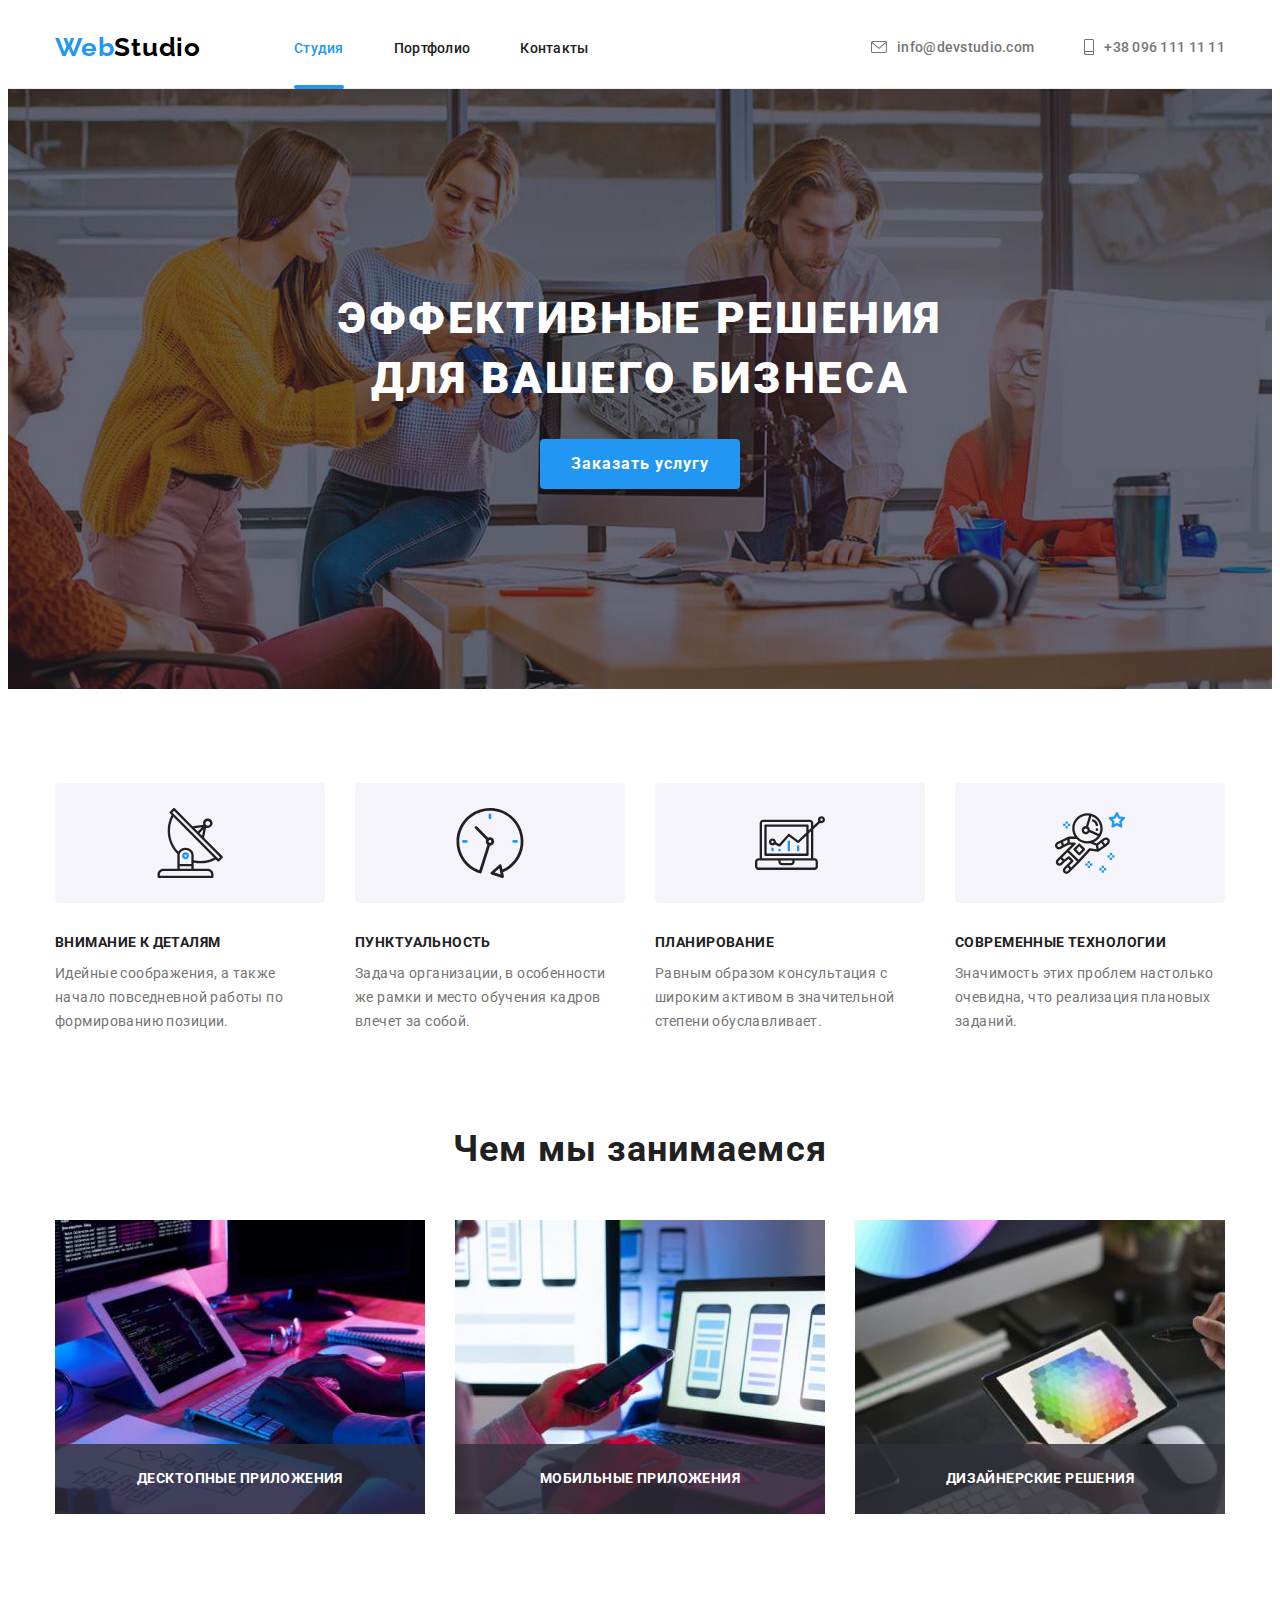
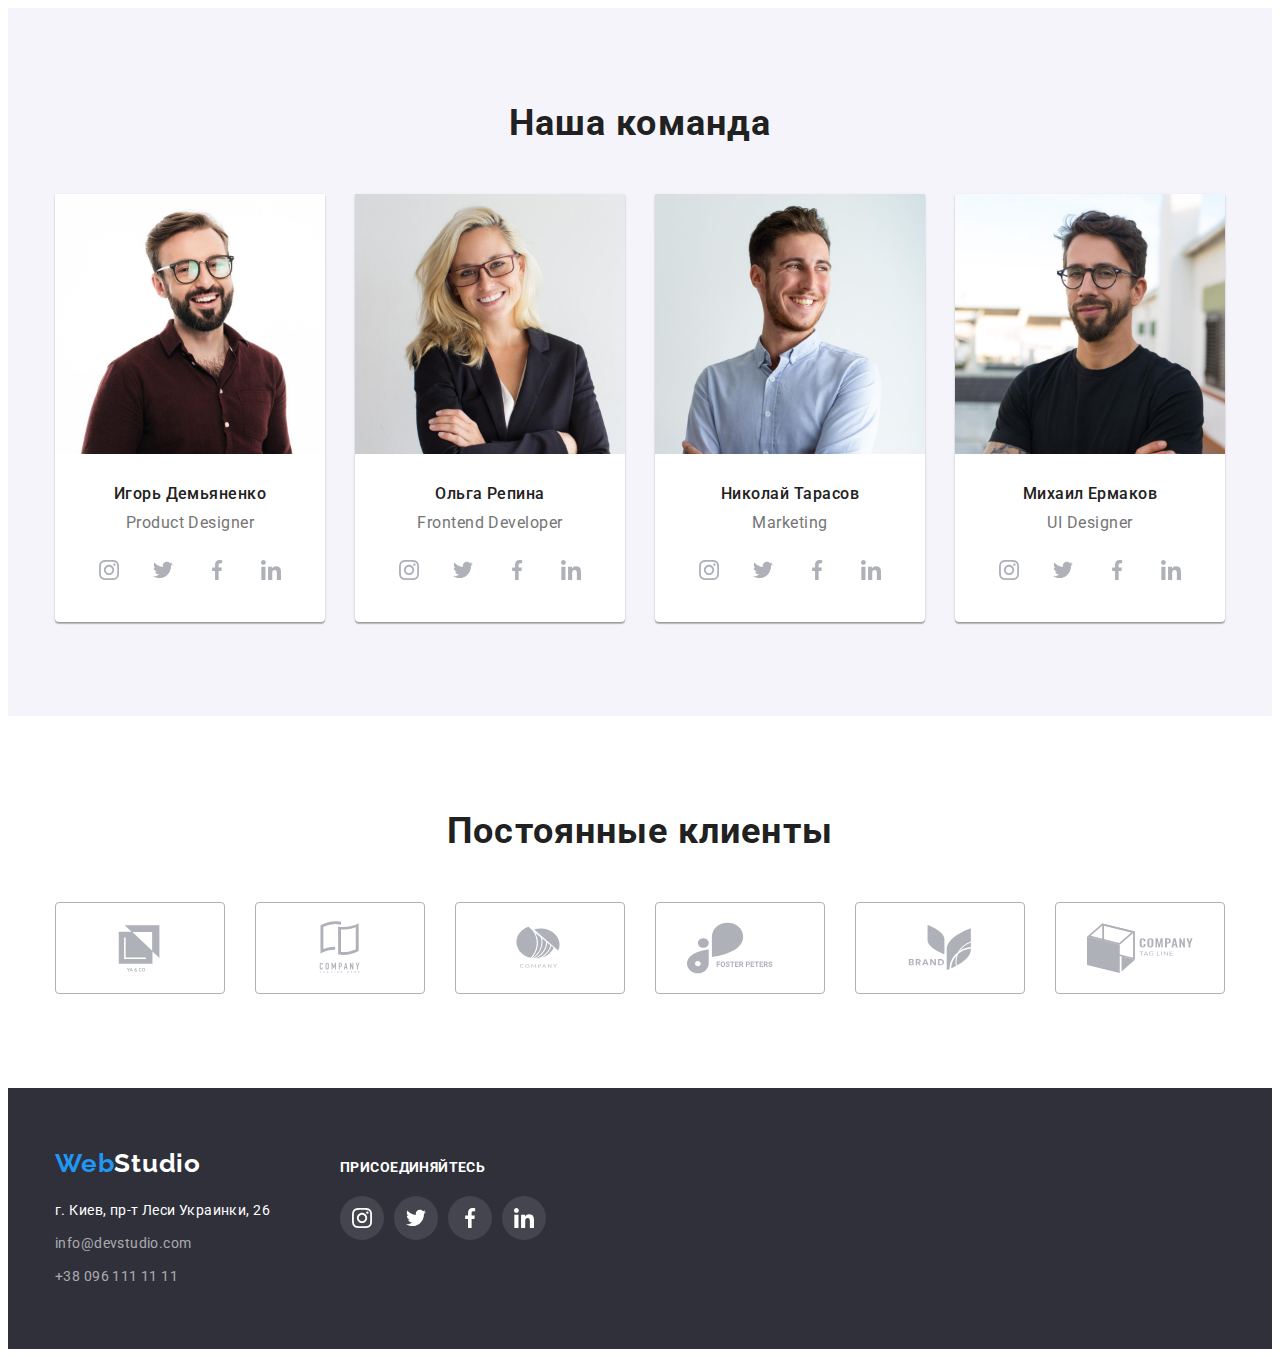
==== index.html @ fc31d571 "h6-1" ====
<!DOCTYPE html>
<html lang="ru">
<head>
    <meta charset="UTF-8">
    <meta http-equiv="X-UA-Compatible" content="IE=edge">
    <meta name="viewport" content="width=device-width, initial-scale=1.0">
    <title>Студия</title>
    <link rel="preconnect" href="https://fonts.googleapis.com">
    <link rel="preconnect" href="https://fonts.gstatic.com" crossorigin>
    <link href="https://fonts.googleapis.com/css2?family=Raleway:wght@700&family=Roboto:wght@400;500;700;900&display=swap"
        rel="stylesheet">
    <link rel="stylesheet" href="https://cdnjs.cloudflare.com/ajax/libs/modern-normalize/1.1.0/modern-normalize.min.css"
        integrity="sha512-wpPYUAdjBVSE4KJnH1VR1HeZfpl1ub8YT/NKx4PuQ5NmX2tKuGu6U/JRp5y+Y8XG2tV+wKQpNHVUX03MfMFn9Q=="
        crossorigin="anonymous" referrerpolicy="no-referrer" />
    <link rel="stylesheet" href="./css/styles.css" />

</head>
    <body>
        <header class="menu-header">
            <div class="container header-container">
                <nav class="header-nav">
                    <a class="logo-header link" href="./index.html" lang="en">
                        <span class="logo-accent">Web</span>Studio
                    </a>
                    <ul class="menu-list list">
                        <li class="menu-item"><a class="menu-link link current" href="./index.html">Студия</a>
                        </li>
                        <li class="menu-item"><a class="menu-link link" href="./portfolio.html">Портфолио</a>
                        </li>
                        <li class="menu-item"><a class="menu-link link" href="">Контакты</a>
                        </li>
                    </ul>
                </nav>
                <div class="header-connect">
                    <ul class="header-contacts list">
                        <li class="header-contacts-item" >
                            <a class="header-contact-mail link" href="mailto:info@devstudio.com">
                                <svg class="contact-mail">
                                    <use href="./images/sprite.svg#icon-envelope"></use>
                                </svg>
                                info@devstudio.com</a>
                        </li>
                        <li class="header-contacts-item" >
                            <a class="header-contact-tel link" href="tel:+380961111111">
                                <svg class="contact-tel">
                                    <use href="./images/sprite.svg#icon-smartphone"></use>
                                </svg>
                                +38 096 111 11 11</a>
                        </li>
                    </ul>
                </div>
            </div>
        </header>
        
        <main>
            <section class="section section-hero">
                <div class="hero-container container">
                    <h1 class="hero-title">Эффективные решения для вашего бизнеса</h1>
                    <button class="btn-hero btn" type="button" data-modal-open>Заказать услугу</button>
                </div>
            </section>

            <section class="section">
                <div class="container">
                    <h2 class="visually-hidden section-title">Особенности</h2>
                        <ul class="list list-special">
                                <li class="list-special-text">
                                    <div class="special-icon-container">
                                        <svg class="special-icon">
                                            <use href="./images/sprite.svg#icon-antena"></use>
                                        </svg>
                                    </div>
                                    <div class="special-description">
                                        <h3 class="secondary-title-special secondary-title">Внимание к деталям</h3>
                                        <p class="special-text-description">Идейные соображения, а также начало повседневной работы по формированию позиции.</p>
                                    </div>
                                </li>
                                
                                <li class="list-special-text" >
                                    <div class="special-icon-container">
                                        <svg class="special-icon">
                                            <use href="./images/sprite.svg#icon-clock"></use>
                                        </svg>
                                    </div>
                                    <div class="special-description">
                                    <h3 class="secondary-title-special secondary-title">Пунктуальность</h3>
                                    <p class="special-text-description">Задача организации, в особенности же рамки и место обучения кадров влечет за собой.</p>
                                    </div>
                                </li>
                                <li class="list-special-text">
                                    <div class="special-icon-container">
                                        <svg class="special-icon">
                                            <use href="./images/sprite.svg#icon-diagram"></use>
                                        </svg>
                                    </div>
                                    <div class="special-description">
                                        <h3 class="secondary-title-special secondary-title">Планирование</h3>
                                        <p class="special-text-description">Равным образом консультация с широким активом в значительной степени обуславливает.</p>
                                    </div>
                                </li>
                                <li class="list-special-text">
                                    <div class="special-icon-container">
                                        <svg class="special-icon">
                                            <use href="./images/sprite.svg#icon-astronaut"></use>
                                        </svg>
                                    </div>
                                    <div class="special-description">
                                    <h3 class="secondary-title-special secondary-title">Современные технологии</h3>
                                    <p class="special-text-description">Значимость этих проблем настолько очевидна, что реализация плановых заданий.</p>
                                    </div>
                                </li>
                            </ul>
                        
                </div>
            </section>

            <section class="section section-works" >
                <div class="container">
                    <h2 class="section-title">Чем мы занимаемся</h2>
                    <ul class="list list-works">
                        <li class="list-works-item">
                            <img src="./images/box-1.jpg" alt="программирование" width="370">
                            <div class="list-work-item-container">
                            <p class="list-work-item-text">Десктопные приложения</p>
                            </div>
                        </li>
                        <li class="list-works-item">
                            <img src="./images/box-2.jpg" alt="работа с мобильными приложениями" width="370">
                            <div class="list-work-item-container">
                            <p class="list-work-item-text">Мобильные приложения</p>
                            </div>
                        </li>
                        <li class="list-works-item">
                            <img src="./images/box-3.jpg" alt="дизайн приложений" width="370">
                            <div class="list-work-item-container">
                            <p class="list-work-item-text">Дизайнерские решения</p>
                            </div>
                        </li>
                    </ul>
                </div>
            </section>

            <section class="section section-command">
                <div class="container">
                    <h2 class="section-title">Наша команда</h2>
                    <ul class="list list-command">
                        <li class="list-command-card">
                            <img src="./images/demyanenko.jpg" alt="игорь демьяненко дизайнер" width="270">
                            <div class="list-command-card-description">
                                <h3 class="secondary-title-command secondary-title">Игорь Демьяненко</h3>
                                <p class="text-description-command" lang="en">Product Designer</p>
                                <ul class="command-social social-list list">
                                    <li class="social-item">
                                        <a href="" class="social-link">
                                            <svg class="social-icon">
                                                <use href="./images/sprite.svg#icon-instagram"></use>
                                            </svg>
                                        </a>
                                    </li>
                                    <li class="social-item">
                                        <a href="" class="social-link">
                                            <svg class="social-icon">
                                                <use href="./images/sprite.svg#icon-twitter"></use>
                                            </svg>
                                        </a>
                                    </li>
                                    <li class="social-item">
                                        <a href="" class="social-link">
                                            <svg class="social-icon">
                                                <use href="./images/sprite.svg#icon-facebook"></use>
                                            </svg>
                                        </a>
                                    </li>
                                    <li class="social-item">
                                        <a href="" class="social-link">
                                            <svg class="social-icon">
                                                <use href="./images/sprite.svg#icon-linkedin"></use>
                                            </svg>
                                        </a>
                                    </li>
                                </ul>
                            </div>
                        </li>
                        <li class="list-command-card">
                            <img src="./images/repina.jpg" alt="ольга репина фронтэнд разработчик" width="270">
                            <div class="list-command-card-description">
                                <h3 class="secondary-title-command secondary-title">Ольга Репина</h3>
                                <p class="text-description-command" lang="en">Frontend Developer</p>
                                <ul class="command-social social-list list">
                                    <li class="social-item">
                                        <a href="" class="social-link">
                                            <svg class="social-icon">
                                                <use href="./images/sprite.svg#icon-instagram"></use>
                                            </svg>
                                        </a>
                                    </li>
                                    <li class="social-item">
                                        <a href="" class="social-link">
                                            <svg class="social-icon">
                                                <use href="./images/sprite.svg#icon-twitter"></use>
                                            </svg>
                                        </a>
                                    </li>
                                    <li class="social-item">
                                        <a href="" class="social-link">
                                            <svg class="social-icon">
                                                <use href="./images/sprite.svg#icon-facebook"></use>
                                            </svg>
                                        </a>
                                    </li>
                                    <li class="social-item">
                                        <a href="" class="social-link">
                                            <svg class="social-icon">
                                                <use href="./images/sprite.svg#icon-linkedin"></use>
                                            </svg>
                                        </a>
                                    </li>
                                </ul>
                            </div>
                        </li>
                        <li class="list-command-card">
                            <img src="./images/tarasov.jpg" alt="николай тарасов маркетолог" width="270">
                            <div class="list-command-card-description">
                                <h3 class="secondary-title-command secondary-title">Николай Тарасов</h3>
                                <p class="text-description-command" lang="en">Marketing</p>
                                <ul class="command-social social-list list">
                                    <li class="social-item">
                                        <a href="" class="social-link">
                                            <svg class="social-icon">
                                                <use href="./images/sprite.svg#icon-instagram"></use>
                                            </svg>
                                        </a>
                                    </li>
                                    <li class="social-item">
                                        <a href="" class="social-link">
                                            <svg class="social-icon">
                                                <use href="./images/sprite.svg#icon-twitter"></use>
                                            </svg>
                                        </a>
                                    </li>
                                    <li class="social-item">
                                        <a href="" class="social-link">
                                            <svg class="social-icon">
                                                <use href="./images/sprite.svg#icon-facebook"></use>
                                            </svg>
                                        </a>
                                    </li>
                                    <li class="social-item">
                                        <a href="" class="social-link">
                                            <svg class="social-icon">
                                                <use href="./images/sprite.svg#icon-linkedin"></use>
                                            </svg>
                                        </a>
                                    </li>
                                </ul>
                            </div>
                        </li>
                        <li class="list-command-card">
                            <img src="./images/ermakov.jpg" alt="михаил ермаков" width="270">
                            <div class="list-command-card-description">
                                <h3 class="secondary-title-command secondary-title">Михаил Ермаков</h3>
                                <p class="text-description-command" lang="en">UI Designer</p>
                                <ul class="command-social social-list list">
                                    <li class="social-item">
                                        <a href="" class="social-link">
                                            <svg class="social-icon">
                                                <use href="./images/sprite.svg#icon-instagram"></use>
                                            </svg>
                                        </a>
                                    </li>
                                    <li class="social-item">
                                        <a href="" class="social-link">
                                            <svg class="social-icon">
                                                <use href="./images/sprite.svg#icon-twitter"></use>
                                            </svg>
                                        </a>
                                    </li>
                                    <li class="social-item">
                                        <a href="" class="social-link">
                                            <svg class="social-icon">
                                                <use href="./images/sprite.svg#icon-facebook"></use>
                                            </svg>
                                        </a>
                                    </li>
                                    <li class="social-item">
                                        <a href="" class="social-link">
                                            <svg class="social-icon">
                                                <use href="./images/sprite.svg#icon-linkedin"></use>
                                            </svg>
                                        </a>
                                    </li>
                                </ul>
                            </div>
                        </li>
                    </ul>
                </div>
            </section>
            <section class="section">
                <div class="container">
                    <h2 class="section-title">Постоянные клиенты</h2>
                    <ul class="list list-clients">
                        <li class="list-clients-logo">
                            <a href="" class="clients-logo">
                                <svg class="clients-logo-icon">
                                    <use href="./images/sprite.svg#icon-company1"></use>
                                </svg>
                            </a>
                        </li>
                            <li class="list-clients-logo">
                                <a href="" class="clients-logo">
                                    <svg class="clients-logo-icon">
                                        <use href="./images/sprite.svg#icon-company2"></use>
                                    </svg>
                                </a>
                            </li>
                            <li class="list-clients-logo">
                                <a href="" class="clients-logo">
                                    <svg class="clients-logo-icon">
                                        <use href="./images/sprite.svg#icon-company3"></use>
                                    </svg>
                                </a>
                            </li>
                            <li class="list-clients-logo">
                                <a href="" class="clients-logo">
                                    <svg class="clients-logo-icon">
                                        <use href="./images/sprite.svg#icon-company4"></use>
                                    </svg>
                                </a>
                            </li>
                            <li class="list-clients-logo">
                                <a href="" class="clients-logo">
                                    <svg class="clients-logo-icon">
                                        <use href="./images/sprite.svg#icon-company5"></use>
                                    </svg>
                                </a>
                            </li>
                            <li class="list-clients-logo">
                                <a href="" class="clients-logo">
                                    <svg class="clients-logo-icon">
                                        <use href="./images/sprite.svg#icon-company6"></use>
                                    </svg>
                                </a>
                            </li>
                    </ul>
                </div>
            </section>
        </main>
        <footer class="footer">
            <div class="container footer-container">
                <div class="footer-left">
                <a class="logo-footer link" href="./index.html" lang="en">
                    <span class="logo-accent">Web</span>Studio
                </a>
                <address class="address">
                    <p class="address-text" >г. Киев, пр-т Леси Украинки, 26</p>
                    <ul class="footer-contacts list">
                        <li class="footer-contact-item">
                            <a class="footer-contact-mail link" href="mailto:info@devstudio.com">info@devstudio.com</a>
                        </li>
                        <li class="footer-contact-item">
                            <a class="footer-contact-tel link" href="tel:+380961111111">+38 096 111 11 11</a>
                        </li>
                    </ul>
                </address>
                </div>
                <div class="footer-right">
                    <h2 class="social-title">Присоединяйтесь</h2>
                    <ul class="command-social social-list list">
                        <li class="social-item">
                            <a href="" class="social-link social-link-footer">
                                <svg class="social-icon social-icon-footer">
                                    <use href="./images/sprite.svg#icon-instagram"></use>
                                </svg>
                            </a>
                        </li>
                        <li class="social-item">
                            <a href="" class="social-link social-link-footer">
                                <svg class="social-icon social-icon-footer">
                                    <use href="./images/sprite.svg#icon-twitter"></use>
                                </svg>
                            </a>
                        </li>
                        <li class="social-item">
                            <a href="" class="social-link social-link-footer">
                                <svg class="social-icon social-icon-footer">
                                    <use href="./images/sprite.svg#icon-facebook"></use>
                                </svg>
                            </a>
                        </li>
                        <li class="social-item">
                            <a href="" class="social-link social-link-footer">
                                <svg class="social-icon social-icon-footer">
                                    <use href="./images/sprite.svg#icon-linkedin"></use>
                                </svg>
                            </a>
                        </li>
                    </ul>
                </div>
            </div>
        </footer>
        <div class="backdrop is-hidden" data-modal>
            <div class="modal">
                <button type="button" class="modal-button btn" data-modal-close>
                    <svg class="modal-close-icon">
                        <use href="./images/sprite.svg#icon-close"></use>
                    </svg>
                </button>
            </div>
        </div>
        <script src="./js/modal.js"></script>
    </body>
</html>
---- css/styles.css ----
:root {
 --logo-header-color:#000000;
 --logo-footer-color: #FFFFFF;
 --primary-text-color: #757575;
 --secondary-text-color: #FFFFFF;
 --active-text-color: #FFFFFF;
 --accent-color: #2196F3;
 --primary-title-hero-color: #FFFFFF;
 --secondary-title-color: #212121;
 --background-hero-color: #C4C4C4;
 --background-footer-color: #2F303A;
 --button-hero-color: #2196F3;
 --button-hero-hover-color:#188CE8;
 --button-color: #F5F4FA;
 --button-active-color: #2196F3;
 --button-text-active-color: #FFFFFF;
 --footer-contact-color: rgba(255, 255, 255, 0.6);
 --border-header-color: #ECECEC;
 --section-color: #F5F4FA;
 --background-command-card-color: #FFFFFF;
 --background-command-icon-color: #FFFFFF;
 --icon-color: #AFB1B8;
 --icon-color-light: #FFFFFF;
 --background-icon-special: #F5F4FA;
 --special-icon-color: #212121;
 --background-modal-hero-color: #FFFFFF;
}

html {
    box-sizing: border-box;
    scroll-behavior: smooth;
}

*,
*::after,
*::before {
    box-sizing: inherit;
}

p, h1, h2, h3, h4, h5,h6 {
    margin: 0;
}

img {
    display: block;
    max-width: 100%;
    height: auto;
}

ul {
    margin: 0;
    padding: 0;
}

body {
    font-family: 'Roboto', sans-serif;
    color: var(--primary-text-color);
}

.container {
    width: 1200px;
    padding-left: 15px;
    padding-right: 15px;
    margin-left: auto;
    margin-right: auto;
}

.list {
    list-style: none;
    padding: 0;
    margin: 0;
}

.link {
    text-decoration: none;
    color: inherit;
}

.btn {
    padding: 0;
    font-family: inherit;
    cursor: pointer;
    border-style: none;
    display: block;
}

.address {
    font-style: normal;
}

.secondary-title {
    color: var(--secondary-title-color);
}


.menu-link {
    position: relative;
}

.section {
    padding-top: 94px;
    padding-bottom: 94px;
}

/* ----------------------Header----------------------- */

.menu-header {
    padding-top: 24px;
    padding-bottom: 25px;
    border-bottom: 1px solid var(--border-header-color);
    /* position: fixed;
    top: 0;
    left: 0;
    z-index: 2; */
}

.header-container {
    display: flex;
    align-items: center;
}

.header-nav {
    display: flex;
    align-items: center;
}

.menu-list {
    display: flex;
}

.logo-header {
    display: block;
    font-family: 'Raleway', sans-serif;
    font-weight: bold;
    font-size: 26px;
    line-height: 1.19;
    letter-spacing: 0.03em;
    margin-right: 93px;
    color: var(--logo-header-color);
    transition-property: color;
    transition-duration: 250ms;
    transition-timing-function: cubic-bezier(0.4, 0, 0.2, 1);
}

.logo-header:focus,
.logo-header:hover {
    color: var(--logo-header-color);
}

.logo-accent {
    color: var(--accent-color);
}

.menu-item:not(:last-child) {
    margin-right: 50px;
}

.menu-link {
    position: relative;
    font-weight: 500;
    font-size: 14px;
    line-height: 1.14;
    letter-spacing: 0.02em;
    color: var(--secondary-title-color);
    transition-property: color;
    transition-duration: 250ms;
    transition-timing-function: cubic-bezier(0.4, 0, 0.2, 1);
}

.menu-link:hover,
.menu-link:focus {
    color: var(--accent-color);
}

.menu-list .menu-link.current {
    color: var(--accent-color);
}

.menu-link.current::after {
    display: block;
    position: absolute;
    top: 45px;
    content: '';
    width: 100%;
    height: 4px;
    border-radius: 2px;
    background-color: var(--accent-color);

}

.header-connect {
    display: flex;
    margin-left: auto;
    }

.header-contacts {
    display: flex;
    align-items: center;
    justify-content: center
}

.header-contact-mail,
.header-contact-tel {
    display: flex;
    font-weight: 500;
    font-size: 14px;
    line-height: 1.14px;
    letter-spacing: 0.02em;
    color: var(--primary-text-color);
    align-items: center;
    justify-content: center;
    transition-property: color;
    transition-duration: 250ms;
    transition-timing-function: cubic-bezier(0.4, 0, 0.2, 1);
}

.contact-mail {
    width: 16px;
    height: 12px;
    fill: currentColor;
    margin-right: 10px;
    transition-property: fill;
    transition-duration: 250ms;
    transition-timing-function: cubic-bezier(0.4, 0, 0.2, 1);
}

.contact-tel {
    width: 10px;
    height: 16px;
    fill: currentColor;
    margin-right: 10px;
    transition-property: fill;
    transition-duration: 250ms;
    transition-timing-function: cubic-bezier(0.4, 0, 0.2, 1);
}

.header-contact-mail:hover .contact-mail,
.header-contact-mail:focus .contact-mail {
    fill: var(--accent-color);
}

.header-contact-mail:hover,
.header-contact-mail:focus {
    color: var(--accent-color);
}

.header-contact-tel:hover,
.header-contact-tel:focus {
    color: var(--accent-color);
}

.header-contact-tel:hover .contact-tel,
.header-contact-tel:focus .contact-tel {
    fill: var(--accent-color);
}

.header-contacts-item:not(:first-child) {
    margin-left: 50px;
}


/* ------------------Hero-------------------- */
.section-hero {
    background-color: var(--background-hero-color);
    padding-top: 200px;
    padding-bottom: 200px;
    background-image: linear-gradient(to right, 
        rgba(47, 48, 58, 0.4), 
        rgba(47, 48, 58, 0.4) 
        ),
    url(../images/bg-hero.jpg);
    background-repeat: no-repeat;
    background-size: cover;
    background-position: center;
    max-width: 1600px;
    margin: 0 auto;
}

.hero-container {
    text-align: center;
}

.hero-title {
    width: 696px;
    margin-right: auto;
    margin-left: auto;
    margin-bottom: 30px;
    font-weight: 900;
    font-size: 44px;
    line-height: 1.36;
    text-align: center;
    letter-spacing: 0.06em;
    text-transform: uppercase;
    color: var(--primary-title-hero-color);
}

.btn-hero {
    display: block;
    margin: 0 auto;
    min-width: 200px;
    min-height: 50px;
    padding-top: 10px;
    padding-bottom: 10px;
    font-weight: 700;
    font-size: 16px;
    line-height: 1.87;
    text-align: center;
    letter-spacing: 0.06em;
    color: var(--button-text-active-color);
    background-color: var(--button-hero-color);
    box-shadow: 0px 4px 4px rgba(0, 0, 0, 0.15);
    border-radius: 4px;
    transition-property: background-color;
    transition-duration: 250ms;
    transition-timing-function: cubic-bezier(0.4, 0, 0.2, 1);
}

.btn-hero:hover,
.btn-hero:focus {
    background-color: var(--button-hero-hover-color);
}

/*-----------------------Special--------------------*/

.section-title {
    font-weight: 700;
    font-size: 36px;
    line-height: 1.17;
    text-align: center;
    letter-spacing: 0.03em;
    color: var(--secondary-title-color);
    margin-bottom: 50px;
}

.visually-hidden {
    position: absolute;
    clip: rect(0 0 0 0);
    width: 1px;
    height: 1px;
    margin: -1px;
}

.list-special {
    display: flex;
}

.list-special-text {
    width: 270px;
}

.special-icon-container {
    height: 120px;
    background-color: var(--background-icon-special);
    border-radius: 4px;
    margin-bottom: 30px;
    display: flex;
    align-items: center;
    justify-content: center;
}

.special-icon {
    width: 70px;
    height: 70px;
    fill: var(--special-icon-color);
}

.list-special-text:not(:last-child) {
    margin-right: 30px;
}

.secondary-title {
    font-weight: bold;
    color: var(--secondary-title-color)
}

.secondary-title-special {
    font-weight: 700;
    font-size: 14px;
    line-height: 1.4;
    letter-spacing: 0.03em;
    text-transform: uppercase;
    margin-bottom: 10px;
}

.special-text-description {
    font-size: 14px;
    line-height: 1.71;
    letter-spacing: 0.03em;
}

/*-----------------------Works--------------------*/

.section-works {
    padding-top: 0;
}

.list-works {
    display: flex;
    flex-wrap: wrap;
    margin-left: -30px;
    margin-bottom: -30px;
}

.list-works-item{
    width: calc((100% - 30px*3) / 3);
    margin-left: 30px;
    margin-bottom: 30px;
    position: relative;
}

.list-work-item-container {
    position: absolute;
    bottom: 0;
    left: 0;
    width: 100%;
    height: 70px;
    background-color: rgba(47, 48, 58, 0.8);
    display: flex;
    align-items: center;
    justify-content: center;
}

.list-work-item-text {
    font-weight: 700;
    font-size: 14px;
    line-height: 1.14;
    letter-spacing: 0.03em;
    text-transform: uppercase;
    color: var(--secondary-text-color);
}

/*-----------------------Command--------------------*/

.section-command {
    background-color: var(--section-color);
}

.list-command {
    display: flex;
    flex-wrap: wrap;
    margin-left: -30px;
    margin-bottom: -30px;
}

.list-command-card {
    width: calc((100% - 30px*4) / 4);
    margin-left: 30px;
    margin-bottom: 30px;
}

.list-command-card {
    background-color: var(--background-command-card-color);
    border-radius: 0 0 4px 4px;
    box-shadow: 0px 1px 3px rgba(0, 0, 0, 0.12), 
    0px 1px 1px rgba(0, 0, 0, 0.14), 
    0px 2px 1px rgba(0, 0, 0, 0.2);
}

.list-command-card-description {
    padding-top: 30px;
    padding-bottom: 30px;
}

.secondary-title-command {
    margin-bottom: 10px;
    font-weight: 500;
    font-size: 16px;
    line-height: 1.19;
    text-align: center;
    letter-spacing: 0.03em;
    }

.text-description-command {
    font-size: 16px;
    line-height: 1.19;
    text-align: center;
    letter-spacing: 0.03em;
    margin-bottom: 16px;
    }

.social-list {
    display: flex;
    justify-content: center;
}

.social-item {
    width: 44px;
    height: 44px;
    margin-right: 10px;
}

.social-item:last-child {
    margin-right: 0;
}

.social-icon {
    width: 20px;
    height: 20px;
    fill: var(--icon-color);
    transition-property: fill;
    transition-duration: 250ms;
    transition-timing-function: cubic-bezier(0.4, 0, 0.2, 1);
}

.social-link {
    width: 100%;
    height: 100%;
    background-color: var(--background-command-icon-color);
    border-radius: 50%;
    display: flex;
    align-items: center;
    justify-content: center;
    transition-property: background-color;
    transition-duration: 250ms;
    transition-timing-function: cubic-bezier(0.4, 0, 0.2, 1);
}

.social-link:hover .social-icon,
.social-link:focus .social-icon {
    fill: var(--icon-color-light);
}

.social-link:hover,
.social-link:focus {
    background-color: var(--accent-color);
}

/*-----------------Clients-------------*/

/*.list-clients {
    display: flex;
}*/

.list-clients-logo {
    width: 170px;
    height: 92px;
}

.clients-logo {
    width: 100%;
    height: 100%;
    border: 1px solid var(--icon-color);
    box-sizing: border-box;
    border-radius: 4px;
    display: flex;
    align-items: center;
    justify-content: center;
    transition-property: border;
    transition-duration: 250ms;
    transition-timing-function: cubic-bezier(0.4, 0, 0.2, 1);
}

.clients-logo:hover,
.clients-logo:focus {
    border:1px solid var(--accent-color);
}

.clients-logo:hover .clients-logo-icon,
.clients-logo:focus .clients-logo-icon {
    fill: var(--accent-color);
}

.clients-logo-icon {
    width: 106px;
    height: 60px;
    fill: var(--icon-color);
    transition-property: fill;
    transition-duration: 250ms;
    transition-timing-function: cubic-bezier(0.4, 0, 0.2, 1);
}

.list-clients {
    display: flex;
    flex-wrap: wrap;
    margin-left: -30px;
    margin-bottom: -30px;
}

.list-clients-logo {
    width: calc((100% - 30px*6) / 6);
    margin-left: 30px;
    margin-bottom: 30px;
}

/*-----------------Portfolio-------------*/

.filter-button-list {
    display: flex;
    align-items: center;
    justify-content: center;
    margin-bottom: 50px;
}

.filter-button {
    padding: 6px 22px;    
    font-weight: 500;
    font-size: 16px;
    line-height: 1.62;
    text-align: center;
    letter-spacing: 0.03em;
    background-color: var(--button-color);
    color: var(--secondary-title-color);
    border-radius: 4px;
    transition:color 250ms cubic-bezier(0.4, 0, 0.2, 1), 
    background-color 250ms cubic-bezier(0.4, 0, 0.2, 1), box-shadow 250ms cubic-bezier(0.4, 0, 0.2, 1);
}

.filter-button-item:not(:last-child) {
    margin-right: 8px;
}
.filter-button:hover,
.filter-button:focus {
    background-color: var(--button-active-color);
    color: var(--button-text-active-color);
    box-shadow: 0px 3px 1px rgba(0, 0, 0, 0.1), 
    0px 1px 2px rgba(0, 0, 0, 0.08), 
    0px 2px 2px rgba(0, 0, 0, 0.12);
}

.filter-cards-list {
    display: flex;
    flex-wrap: wrap;
    margin-left: -30px;
    margin-bottom: -30px;
}

.filter-cards-wrap {
    position: relative;
    overflow: hidden;
}

.filter-cards-item {
    width: calc((100% - 30px*3) / 3);
    margin-left: 30px;
    margin-bottom: 30px;
    background-color: var(--background-command-card-color);
    }

.filter-cards-item-link {
    display: block;
    transition-property: box-shadow;
    transition-duration: 250ms;
    transition-timing-function: cubic-bezier(0.4, 0, 0.2, 1);
}

.filter-cards-item-link:focus,
.filter-cards-item-link:hover {
    box-shadow: 0px 4px 4px rgba(0, 0, 0, 0.25);
    
}

.filter-cards-item-link:hover .filter-cards-item-text ,
.filter-cards-item-link:focus .filter-cards-item-text {
    transform: translateY(0);
    transition: transform 250ms linear;
}

.filter-cards-item-description {
    padding: 20px 0 20px 24px;
    border-right: 1px solid #EEEEEE;
    border-bottom: 1px solid #EEEEEE;
    border-left: 1px solid #EEEEEE;
}

.filter-cards-item-text {
    position: absolute;
    top: 0;
    left: 0;
    padding-top: 63px;
    padding-left: 24px;
    padding-right: 24px;
    height: 100%;
    font-style: normal;
    font-weight: normal;
    font-size: 18px;
    letter-spacing: 0.03em;
    line-height: 1.56;
    color: var(--active-text-color);
    background-color: var(--accent-color);
    transform: translateY(100%);
    transition: transform 300ms linear;
}

.filter-title-text {
    margin-bottom: 4px;
    font-weight: 700;
    font-size: 18px;
    line-height: 2;
    letter-spacing: 0.06em;
}

.filter-text-description {
    font-size: 16px;
    line-height: 1.87;
    letter-spacing: 0.03em;
}

/*-----------------------Footer--------------------*/
.footer {
    background-color: var(--background-footer-color);
    padding-top: 60px;
    padding-bottom: 60px;
}

.footer-container {
    display: flex;
    align-items: baseline;
}

.footer-left {
    margin-right: 70px;
}

.footer-right {
    align-items: baseline;
}

.logo-footer {
    display: inline-block;
    margin-bottom: 20px;
    font-family: 'Raleway';
    font-weight: 700;
    font-size: 26px;
    line-height: 1.19;
    letter-spacing: 0.03em;
    color: var(--logo-footer-color);
}

.address-text {
    margin-bottom: 9px;
    font-size: 14px;
    line-height: 1.71;
    letter-spacing: 0.03em;
    color: var(--secondary-text-color);
}

.footer-contact-item:not(:last-child) {
    margin-bottom: 9px;
}

.footer-contact-mail {
    font-size: 14px;
    line-height: 1.71;
    letter-spacing: 0.03em;
    color: var(--footer-contact-color);
}

.footer-contact-tel {
    font-size: 14px;
    line-height: 1.71;
    letter-spacing: 0.03em;
    color: var(--footer-contact-color);
}

.social-title {
    font-weight: bold;
    font-size: 14px;
    line-height: 1.14;
    letter-spacing: 0.03em;
    text-transform: uppercase;
    color: var(--active-text-color);
    margin-bottom: 20px;
}

.social-link-footer {
    background-color: rgba(255, 255, 255, 0.1);
    transition-property: background-color;
    transition-duration: 250ms;
    transition-timing-function: cubic-bezier(0.4, 0, 0.2, 1);
}

.social-icon-footer {
    fill: var(--icon-color-light);
    transition-property: fill;
    transition-duration: 250ms;
    transition-timing-function: cubic-bezier(0.4, 0, 0.2, 1);
}

.social-link-footer:hover .social-icon-footer,
.social-link-footer:focus .social-icon-footer {
    fill: var(--icon-color-light);
}

.social-link-footer:hover,
.social-link-footer:focus {
    background-color: var(--accent-color);
}

/*-----------------------Modal--------------------*/

.backdrop {
    width: 100vw;
    height: 100vh;
    background-color: rgba(0, 0, 0, 0.2);
    position: fixed;
    top: 0;
    left: 0;
    transition: opacity 500ms linear, visibility 500ms linear;
}

.modal {
    position: absolute;
    width: 528px;
    min-height: 581px;
    background-color: var(--background-modal-hero-color);
    box-shadow: 0px 1px 3px rgba(0, 0, 0, 0.12), 
    0px 1px 1px rgba(0, 0, 0, 0.14), 
    0px 2px 1px rgba(0, 0, 0, 0.2);
    border-radius: 4px;
    top: 50%;
    left: 50%;
    transform: translate(-50%, -50%) scale(0.8);
    transition: transform 250ms linear, visibility 500ms linear;
}

.modal-button {
    background: #FFFFFF;
    border: 1px solid rgba(0, 0, 0, 0.1);
    box-sizing: border-box;
    width: 30px;
    height: 30px;
    border-radius: 50%;
    position: absolute;
    top: 8px;
    right: 8px;
    display: flex;
    align-items: center;
    justify-content: center;
}

.modal-close-icon {
    width: 18px;
    height: 18px;
}

.backdrop.is-hidden {
    visibility: hidden;
    opacity: 0;
    pointer-events: none;
}

.backdrop.is-hidden .modal {
    transform: translate(-50%, -50%) scale(1);
    transition: transform 500ms linear, visibility 500ms linear;
}
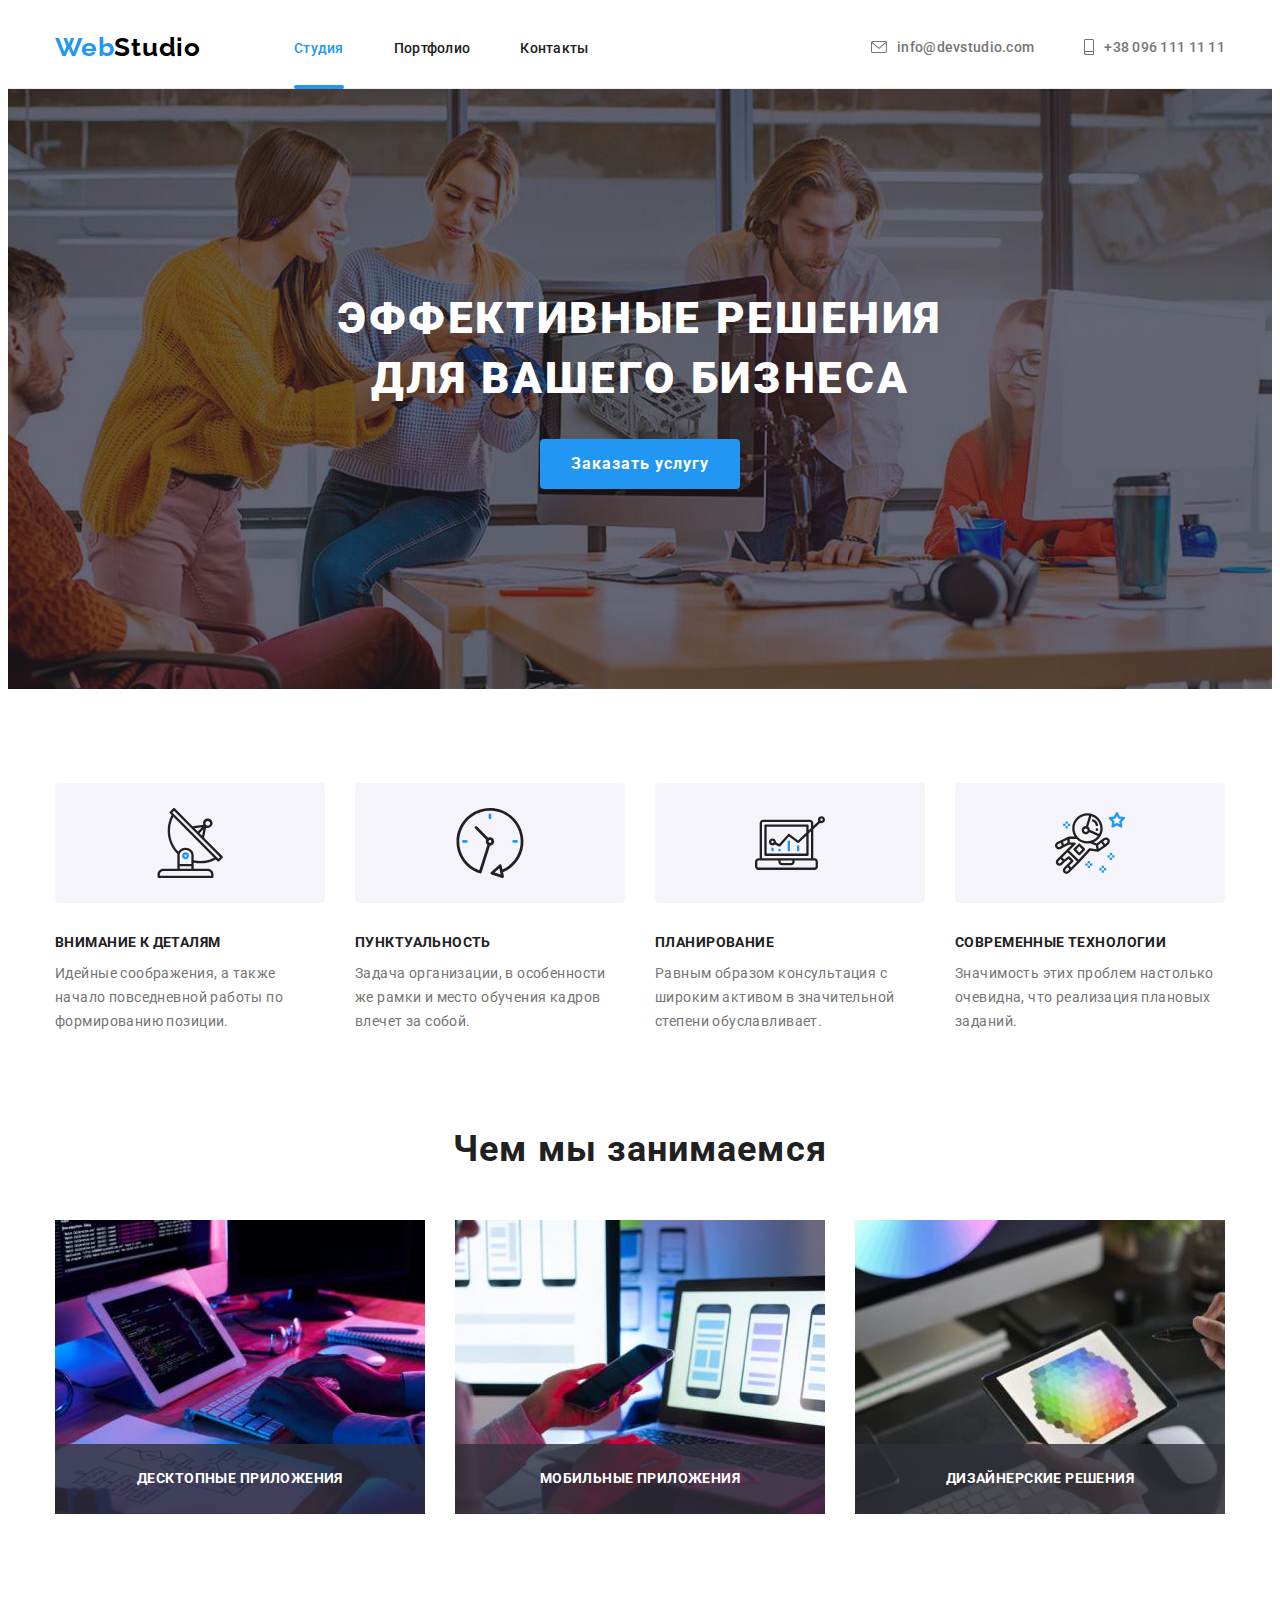
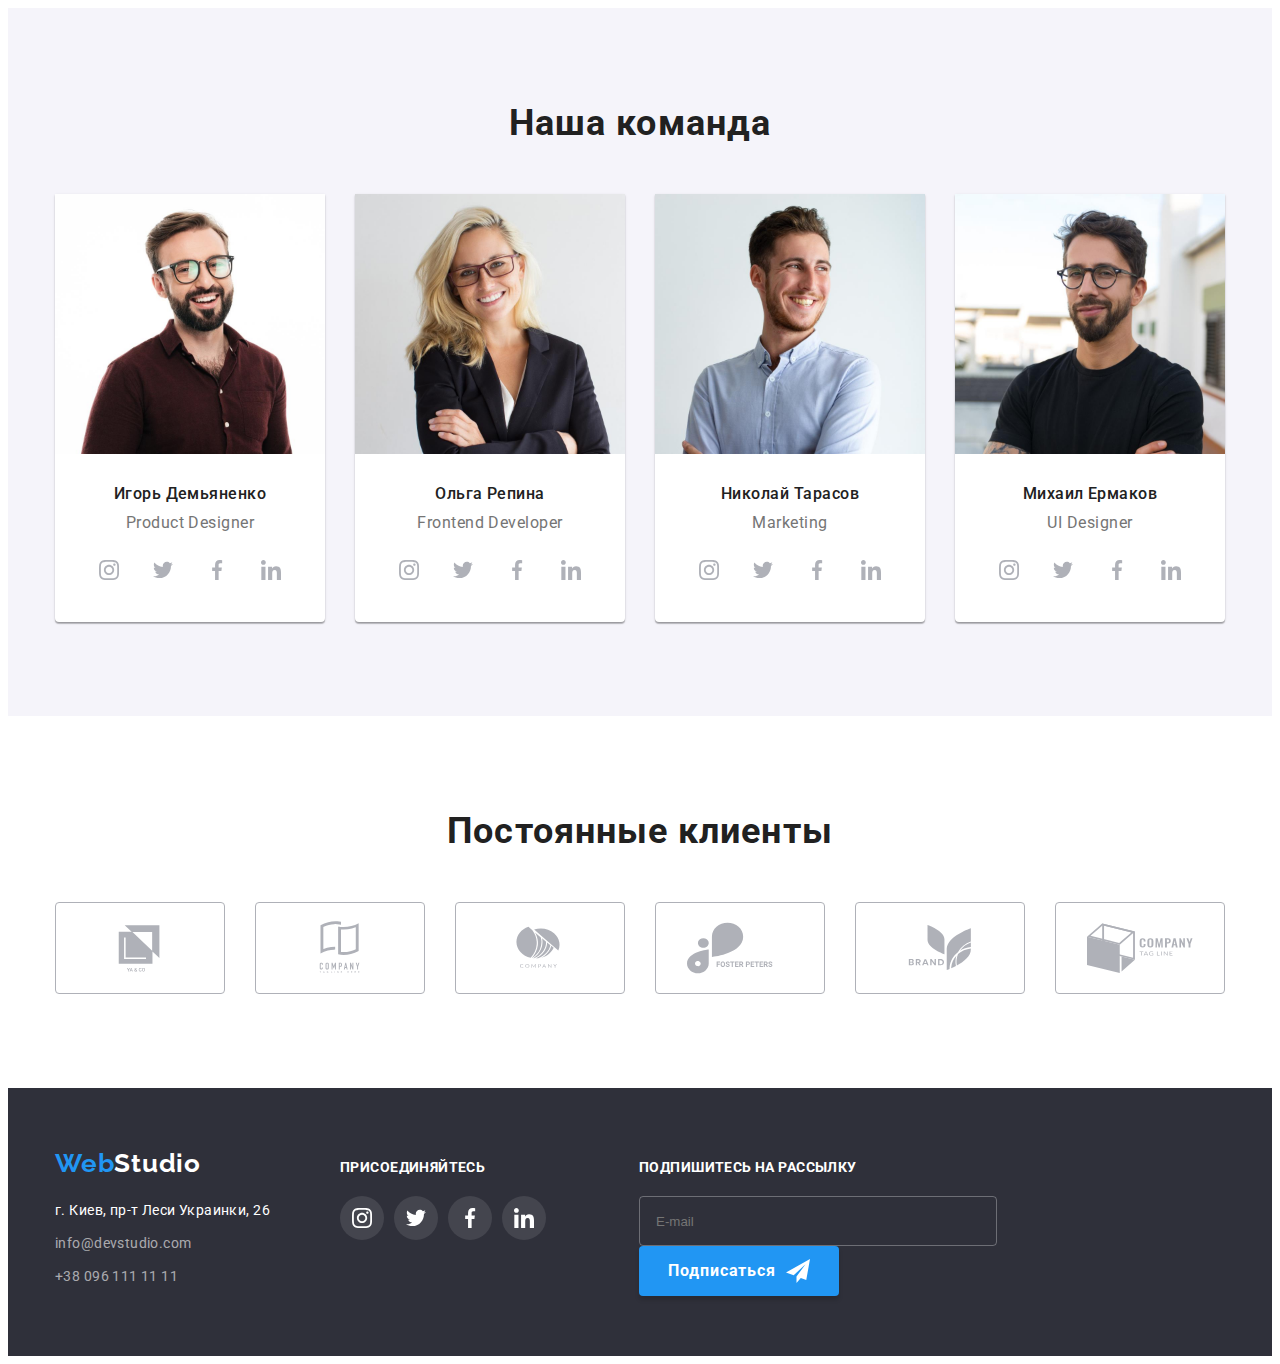
==== commit dca8b117: "h6-2" ====
--- a/index.html
+++ b/index.html
@@ -347,7 +347,7 @@
         </main>
         <footer class="footer">
             <div class="container footer-container">
-                <div class="footer-left">
+                <div class="footer-contact">
                 <a class="logo-footer link" href="./index.html" lang="en">
                     <span class="logo-accent">Web</span>Studio
                 </a>
@@ -363,8 +363,8 @@
                     </ul>
                 </address>
                 </div>
-                <div class="footer-right">
-                    <h2 class="social-title">Присоединяйтесь</h2>
+                <div class="footer-social">
+                    <p class="social-title">Присоединяйтесь</p>
                     <ul class="command-social social-list list">
                         <li class="social-item">
                             <a href="" class="social-link social-link-footer">
@@ -395,6 +395,22 @@
                             </a>
                         </li>
                     </ul>
+                </div>
+                <div class="footer-email-form">
+                    <p class="footer-email-form-text">Подпишитесь на рассылку</p>
+                    <div class="email-form-box">
+                        <form action="" class="footer-form">
+                            <label class="footer-form-field">
+                                <input class="footer-form-input" type="email" name="email" placeholder="E-mail" required>
+                            </label>
+                            <button class="button-footer-form btn" type="submit">
+                                Подписаться
+                                <svg class="footer-form-icon">
+                                    <use href="./images/sprite.svg#icon-send-footer"></use>
+                                </svg>
+                            </button>
+                        </form>
+                    </div>
                 </div>
             </div>
         </footer>
--- a/css/styles.css
+++ b/css/styles.css
@@ -707,12 +707,13 @@
     align-items: baseline;
 }
 
-.footer-left {
+.footer-contact {
     margin-right: 70px;
 }
 
-.footer-right {
+.footer-social {
     align-items: baseline;
+    margin-right: 93px;
 }
 
 .logo-footer {
@@ -784,6 +785,60 @@
 .social-link-footer:hover,
 .social-link-footer:focus {
     background-color: var(--accent-color);
+}
+
+/* .footer-email-form {
+    display: flex;
+    
+} */
+
+.email-form-box {
+    display: inline;
+    
+}
+
+.footer-email-form-text{
+    margin-bottom: 20px;
+    font-weight: bold;
+    font-size: 14px;
+    line-height: 1.14;
+    letter-spacing: 0.03em;
+    text-transform: uppercase;
+    color: var(--active-text-color);
+}
+
+.footer-form-input {
+    width: 358px;
+    min-height: 50px;
+    padding-left: 16px;
+    border: 1px solid rgba(255, 255, 255, 0.3);
+    box-shadow: (0px 4px 4px rgba(0, 0, 0, 0.15));
+    background-color: inherit;
+    border-radius: 4px;
+    margin-right: 12px;
+}
+
+.button-footer-form {
+    width: 200px;
+    height: 50px;
+    font-weight: bold;
+    font-size: 16px;
+    line-height: 1.87;
+    display: flex;
+    align-items: center;
+    justify-content: center;
+    letter-spacing: 0.06em;
+    color: var(--active-text-color);
+    background-color: var(--accent-color); 
+    box-shadow: 0px 4px 4px rgba(0, 0, 0, 0.15);
+    border-radius: 4px;
+}
+
+.footer-form-icon {
+    fill: var(--icon-color-light);
+    width: 24px;
+    height: 24px;
+    margin-left: 10px;
 }
 
 /*-----------------------Modal--------------------*/
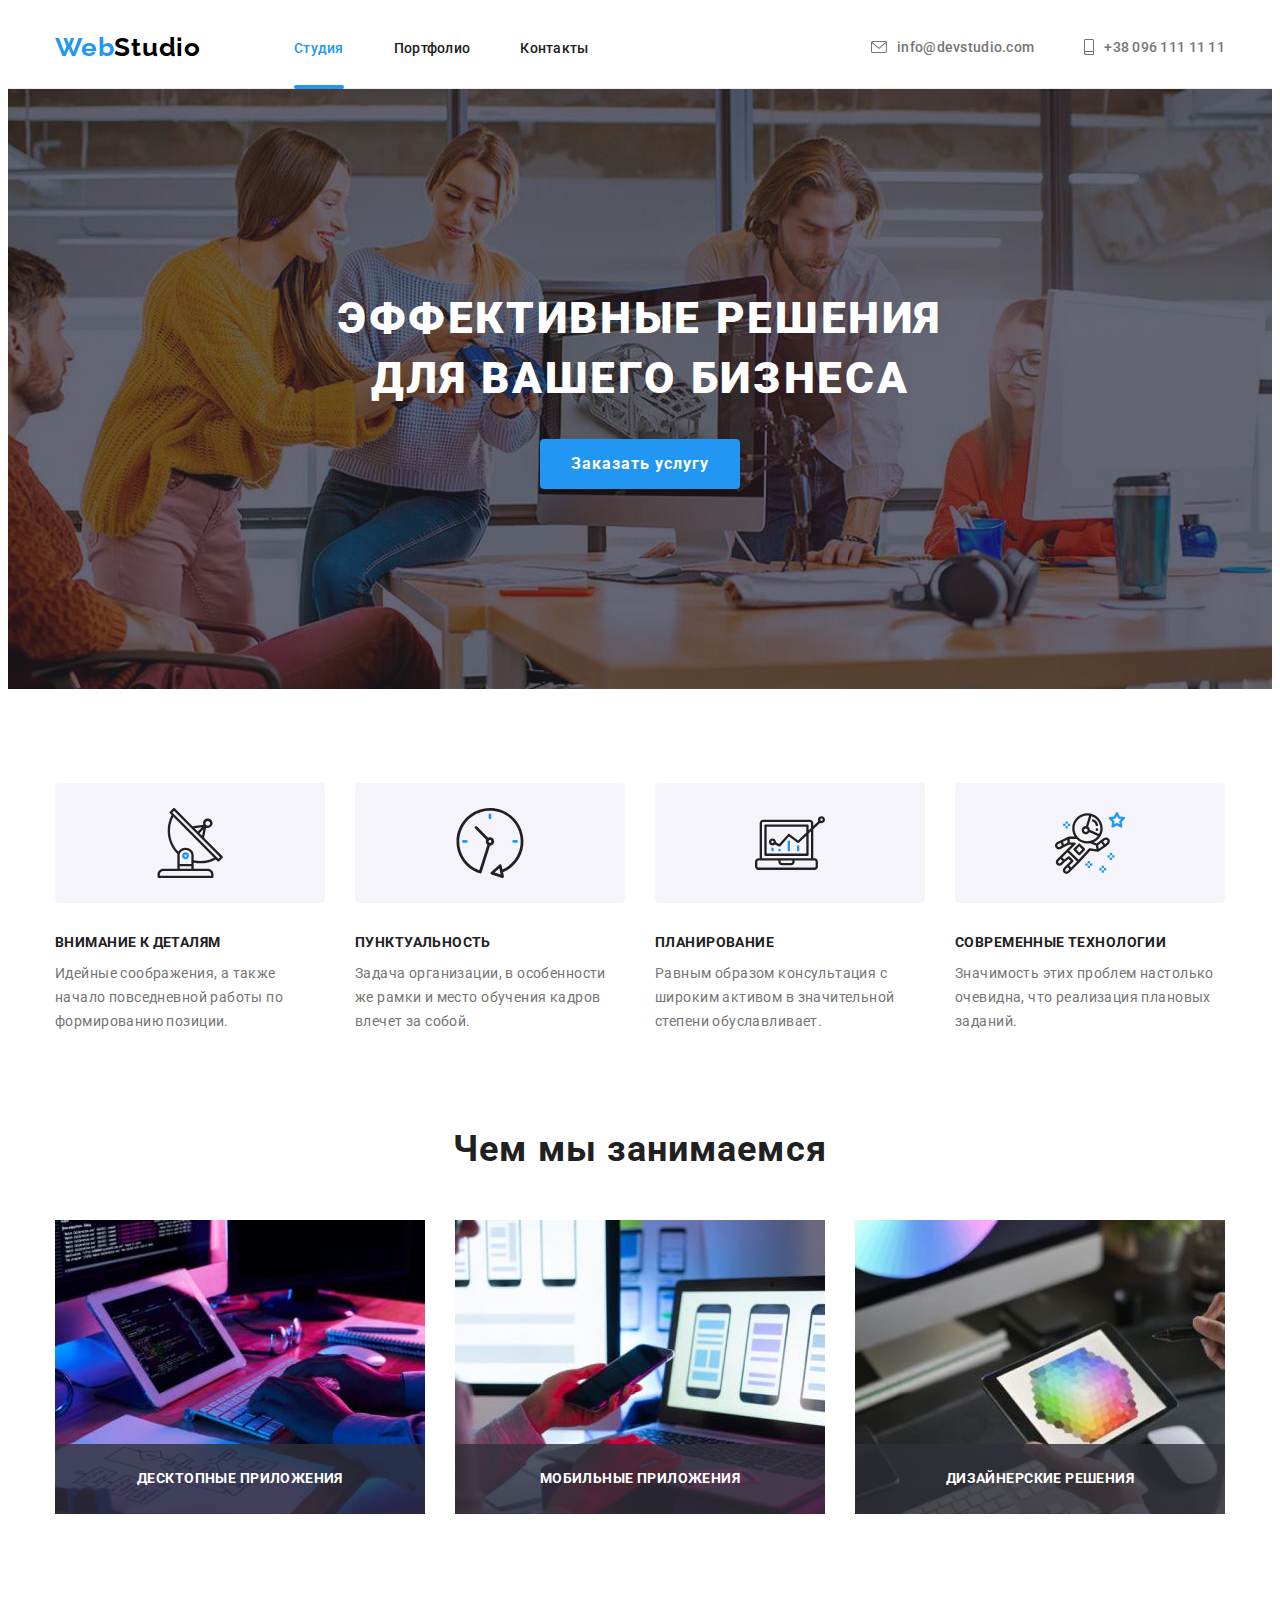
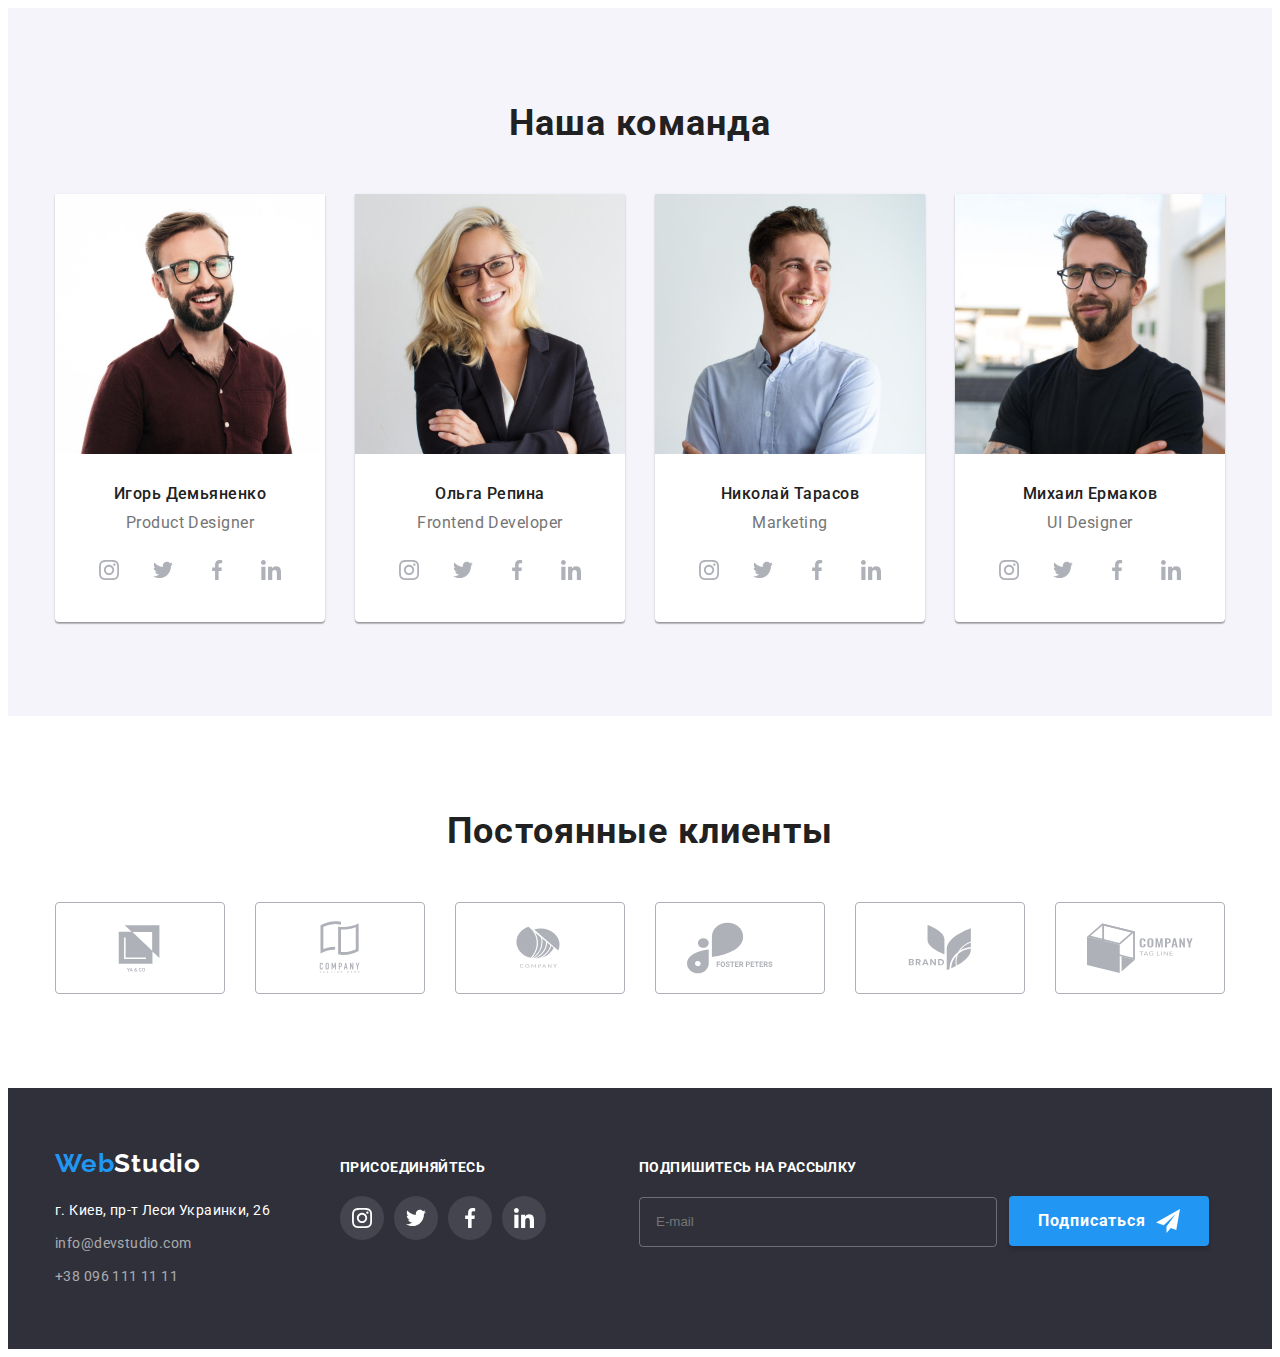
==== commit da55d866: "h6-6" ====
--- a/index.html
+++ b/index.html
@@ -398,19 +398,19 @@
                 </div>
                 <div class="footer-email-form">
                     <p class="footer-email-form-text">Подпишитесь на рассылку</p>
-                    <div class="email-form-box">
                         <form action="" class="footer-form">
-                            <label class="footer-form-field">
-                                <input class="footer-form-input" type="email" name="email" placeholder="E-mail" required>
-                            </label>
-                            <button class="button-footer-form btn" type="submit">
-                                Подписаться
-                                <svg class="footer-form-icon">
-                                    <use href="./images/sprite.svg#icon-send-footer"></use>
-                                </svg>
-                            </button>
+                            <div class="email-form-box">
+                                <label class="footer-form-field">
+                                    <input class="footer-form-input" type="email" name="email" placeholder="E-mail" required>
+                                </label>
+                                <button class="button-footer-form btn" type="submit">
+                                    Подписаться
+                                    <svg class="footer-form-icon">
+                                        <use href="./images/sprite.svg#icon-send-footer"></use>
+                                    </svg>
+                                </button>
+                            </div>
                         </form>
-                    </div>
                 </div>
             </div>
         </footer>
@@ -421,6 +421,49 @@
                         <use href="./images/sprite.svg#icon-close"></use>
                     </svg>
                 </button>
+
+                <form action="" class="form modal-form">
+                    <p class="modal-form-head">Оставьте свои данные, мы вам перезвоним</p>
+                    <label class="modal-form-field" for=""
+                        >Имя
+                        <span class="modal-form-wrapper">
+                            <input class="modal-form-input" type="text" name="user-name" 
+                            minlength="2" pattern="[a-zA-Zа-яёА-ЯЁ]+" 
+                            title="Имя должно содержать только символы кириллицы или латиницы"
+                            required/>
+                            <svg class="modal-form-icon">
+                                <use href="./images/sprite.svg#icon-name-modal-field"></use>
+                            </svg>
+                        </span>
+                    </label>
+                    <label class="modal-form-field" for=""
+                    >Телефон
+                        <span class="modal-form-wrapper">
+                            <input class="modal-form-input" type="tel" name="user-tel" 
+                            title="000-000-00-00" pattern="[0-9]{3}-[0-9]{3}-[0-9]{2}-[0-9]{2}" required/>
+                            <svg class="modal-form-icon">
+                                <use href="./images/sprite.svg#icon-phone-modal-field"></use>
+                            </svg>
+                        </span>
+                    </label>
+                    <label class="modal-form-field" for=""
+                    >Почта
+                        <span class="modal-form-wrapper">
+                            <input class="modal-form-input" type="email" name="user-email"/>
+                            <svg class="modal-form-icon">
+                                <use href="./images/sprite.svg#icon-email-modal-field"></use>
+                            </svg>
+                        </span>
+                    </label>
+                    <label class="modal-form-field" for=""
+                    >Комментарий
+                        <textarea class="modal-form-message" name="user-message" placeholder="Введите текст"></textarea>
+                    </label>
+
+                    <input class="modal-form-checkbox visually-hidden" type="checkbox" id="accept-agreement" />
+                    <label class="accept-agreement-label" for="accept-agreement">Соглашаюсь с рассылкой и принимаю&nbsp <a class="accept-agreement-link" href="">Условия договора</a></label>
+                    <button class="modal-form-button btn" type="submit">Отправить</button>
+                </form>
             </div>
         </div>
         <script src="./js/modal.js"></script>
--- a/css/styles.css
+++ b/css/styles.css
@@ -787,14 +787,20 @@
     background-color: var(--accent-color);
 }
 
-/* .footer-email-form {
-    display: flex;
+.footer-email-form {
+    margin-right: auto;
+    display: flex;
+    flex-direction: column;
     
-} */
+}
+
+.footer-form {
+    margin-left: auto;
+}
 
 .email-form-box {
-    display: inline;
-    
+    display: flex;
+    align-items: baseline;
 }
 
 .footer-email-form-text{
@@ -814,6 +820,7 @@
     border: 1px solid rgba(255, 255, 255, 0.3);
     box-shadow: (0px 4px 4px rgba(0, 0, 0, 0.15));
     background-color: inherit;
+    color: var(--secondary-text-color);
     border-radius: 4px;
     margin-right: 12px;
 }
@@ -832,6 +839,7 @@
     background-color: var(--accent-color); 
     box-shadow: 0px 4px 4px rgba(0, 0, 0, 0.15);
     border-radius: 4px;
+    
 }
 
 .footer-form-icon {
@@ -857,6 +865,7 @@
     position: absolute;
     width: 528px;
     min-height: 581px;
+    padding: 40px;
     background-color: var(--background-modal-hero-color);
     box-shadow: 0px 1px 3px rgba(0, 0, 0, 0.12), 
     0px 1px 1px rgba(0, 0, 0, 0.14), 
@@ -871,7 +880,6 @@
 .modal-button {
     background: #FFFFFF;
     border: 1px solid rgba(0, 0, 0, 0.1);
-    box-sizing: border-box;
     width: 30px;
     height: 30px;
     border-radius: 50%;
@@ -881,11 +889,20 @@
     display: flex;
     align-items: center;
     justify-content: center;
+    transition-property: color;
+    transition-duration: 250ms;
+    transition-timing-function: cubic-bezier(0.4, 0, 0.2, 1);
 }
 
 .modal-close-icon {
     width: 18px;
     height: 18px;
+    fill: currentColor;
+}
+
+.modal-button:hover, 
+.modal-button:focus {
+    color: var(--accent-color);
 }
 
 .backdrop.is-hidden {
@@ -897,4 +914,158 @@
 .backdrop.is-hidden .modal {
     transform: translate(-50%, -50%) scale(1);
     transition: transform 500ms linear, visibility 500ms linear;
+}
+
+.modal-form {
+    display: flex;
+    flex-direction: column;
+}
+
+.modal-form-head {
+    margin-bottom: 12px;
+    font-weight: bold;
+    font-size: 20px;
+    line-height: 1.15;
+    text-align: center;
+    letter-spacing: 0.03em;
+    color: var(--secondary-title-color);
+}
+
+.modal-form-field {
+    font-size: 12px;
+    line-height: 1.67;
+    letter-spacing: 0.01em;
+    color: var(--primary-text-color);
+    margin-bottom: 10px;
+}
+
+.modal-form-wrapper {
+    display: block;
+    position: relative;
+    margin-top: 4px;
+    
+}
+
+.modal-form-input {
+    width: 100%;
+    min-height: 40px;
+    border: 1px solid rgba(33, 33, 33, 0.2);
+    border-radius: 4px;
+    padding-left: 12px;
+    transition-property: border-color;
+    transition-duration: 250ms;
+    transition-timing-function: cubic-bezier(0.4, 0, 0.2, 1);
+}
+
+.modal-form-input:focus {
+    outline: none;
+    border-color: var(--accent-color);
+    padding-left: 42px;
+}
+
+.modal-form-input:focus + .modal-form-icon {
+    fill: var(--accent-color);
+}
+
+.modal-form-message {
+    width: 100%;
+    height: 120px;
+    border: 1px solid rgba(33, 33, 33, 0.2);
+    border-radius: 4px;
+    margin-top: 4px;
+    padding: 12px 16px;
+    resize: none;
+    transition-property: border-color;
+    transition-duration: 250ms;
+    transition-timing-function: cubic-bezier(0.4, 0, 0.2, 1);
+}
+
+.modal-form-message:focus {
+    outline: none;
+    border-color: var(--accent-color);
+}
+
+.modal-form-message::placeholder {
+    font-size: 12px;
+    line-height: 1.17;
+    letter-spacing: 0.01em;
+    color: rgba(117, 117, 117, 0.5);
+}
+
+.modal-form-icon {
+    width: 18px;
+    height: 18px;
+    fill: var(--special-icon-color);
+    position: absolute;
+    top:50%;
+    transform: translateY(-50%);
+    left: 12px;
+    transition-property: fill;
+    transition-duration: 250ms;
+    transition-timing-function: cubic-bezier(0.4, 0, 0.2, 1);
+}
+
+.modal-form-button {
+    align-self: center;
+    width: 200px;
+    height: 50px;
+    font-weight: bold;
+    font-size: 16px;
+    line-height: 1.87;
+    letter-spacing: 0.06em;
+    background-color: var(--button-hero-color);
+    border-radius: 4px;
+    box-shadow: 0px 4px 4px rgba(0, 0, 0, 0.15);
+    color: var(--button-text-active-color);
+    transition-property: background-color;
+    transition-duration: 250ms;
+    transition-timing-function: cubic-bezier(0.4, 0, 0.2, 1);
+}
+
+.modal-form-button:hover,
+.modal-form-button:focus {
+    background-color: var(--button-hero-hover-color);
+}
+
+.accept-agreement-label {
+    font-size: 14px;
+    line-height: 1.71;
+    letter-spacing: 0.03em;
+    color: var(--primary-text-color);
+    margin-bottom: 30px;
+    display: flex;
+    align-items: center;
+    justify-content: center;
+}
+
+.accept-agreement-label::before {
+    display: block;
+    content: '';
+    margin-right: 7px;
+    width: 16px;
+    height: 15px;
+    border: 1px solid var(--special-icon-color);
+    border-radius: 2px;
+    cursor: pointer;
+}
+
+.modal-form-checkbox:checked + .accept-agreement-label::before {
+    background-image: url(../images/icon-check.svg);
+    background-repeat: no-repeat;
+    background-position: center;
+    border: none;
+}
+
+.modal-form-checkbox:focus + .accept-agreement-label::before{
+    border: 1px solid var(--accent-color);
+    border-radius: 2px;
+    cursor: pointer;
+}
+
+.accept-agreement-link {
+    font-size: 14px;
+    line-height: 1.71;
+    letter-spacing: 0.03em;
+    text-decoration-line: underline;
+    color: var(--accent-color);
 }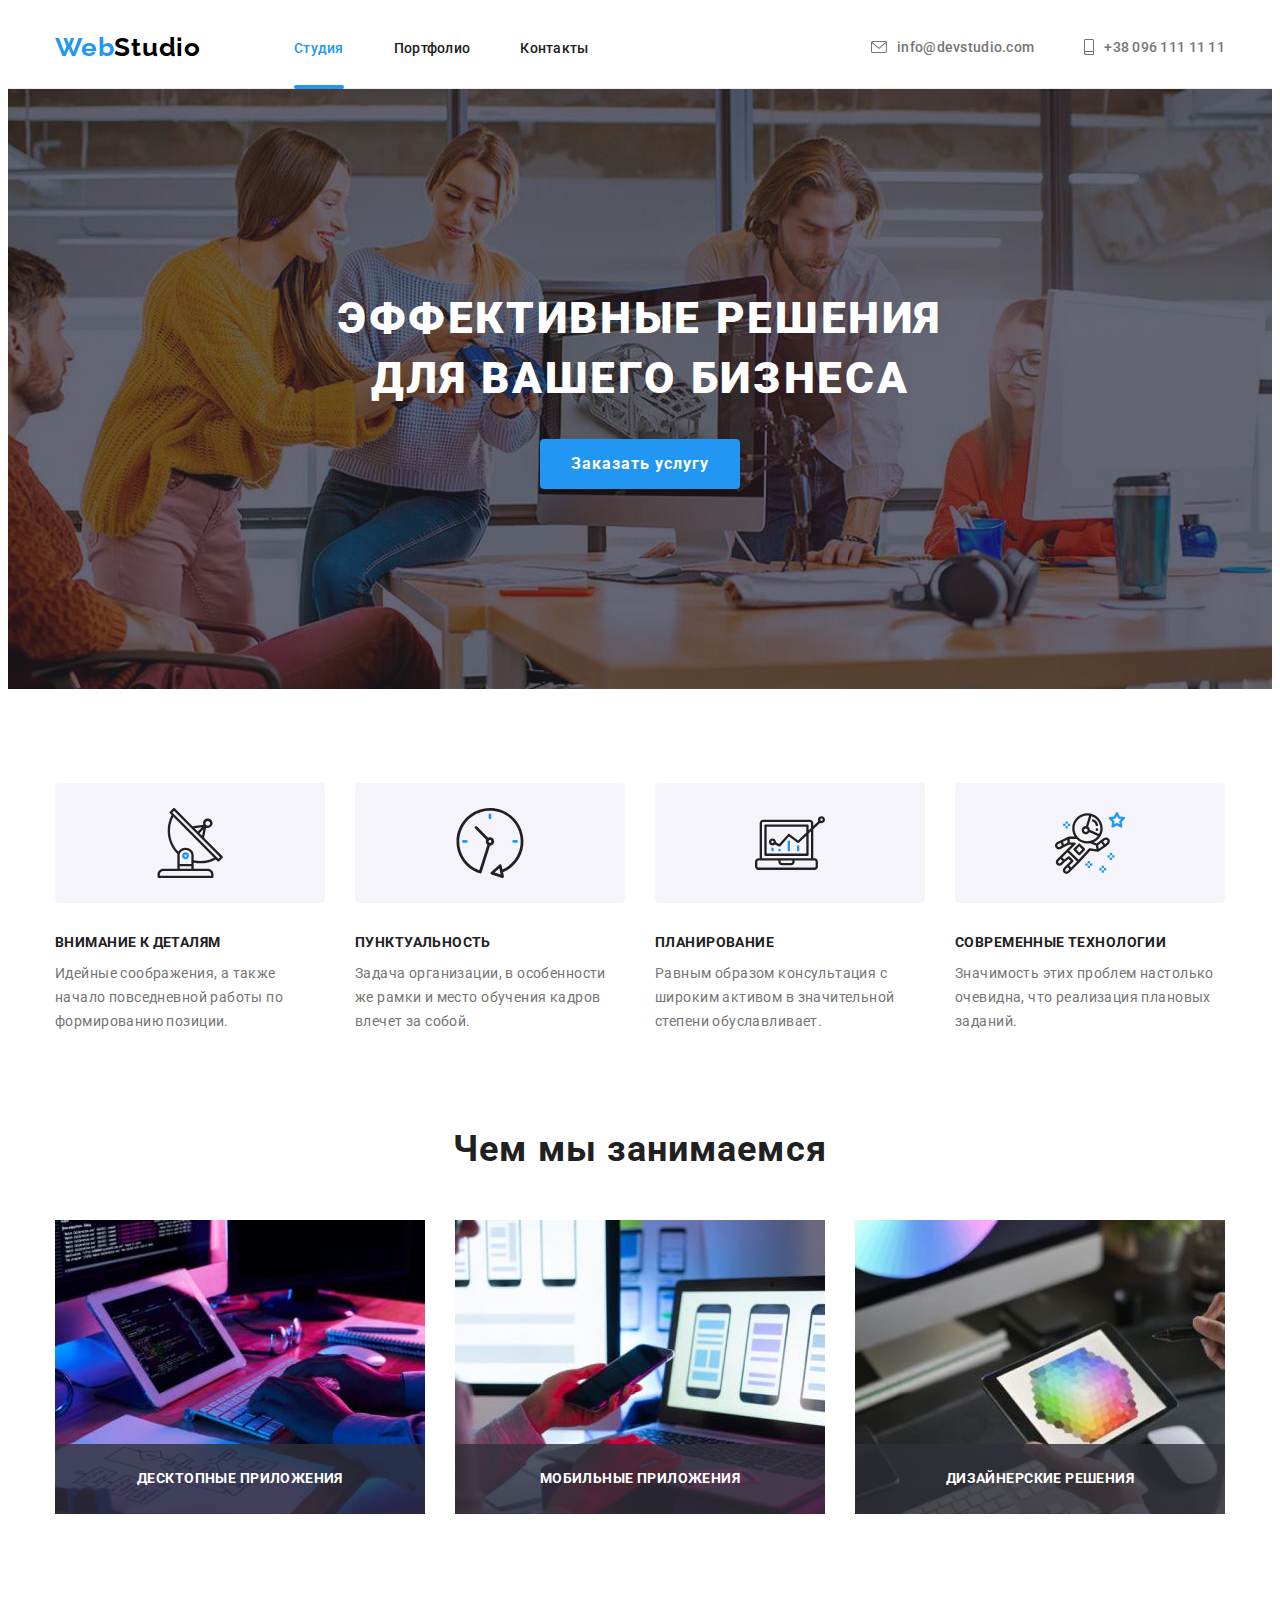
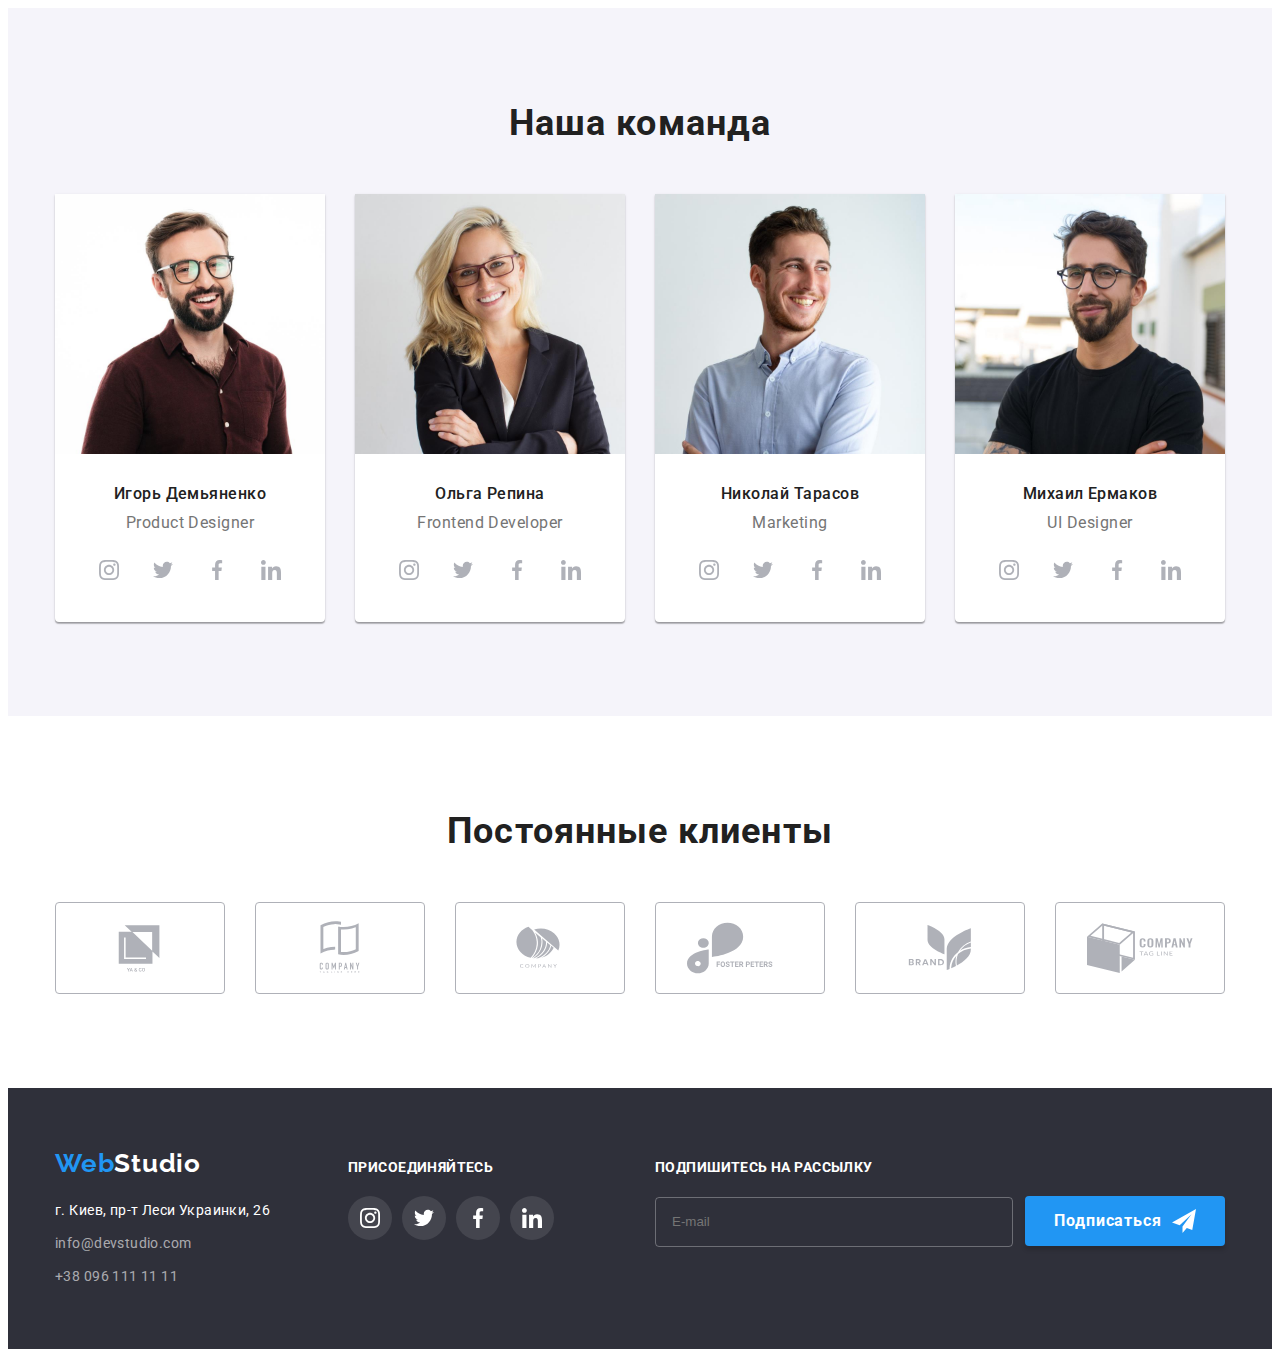
==== commit fd04e3ed: "h6-8" ====
--- a/index.html
+++ b/index.html
@@ -398,7 +398,7 @@
                 </div>
                 <div class="footer-email-form">
                     <p class="footer-email-form-text">Подпишитесь на рассылку</p>
-                        <form action="" class="footer-form">
+                        <form action="#" class="footer-form">
                             <div class="email-form-box">
                                 <label class="footer-form-field">
                                     <input class="footer-form-input" type="email" name="email" placeholder="E-mail" required>
@@ -422,9 +422,9 @@
                     </svg>
                 </button>
 
-                <form action="" class="form modal-form">
+                <form action="#" class="form modal-form">
                     <p class="modal-form-head">Оставьте свои данные, мы вам перезвоним</p>
-                    <label class="modal-form-field" for=""
+                    <label class="modal-form-field"
                         >Имя
                         <span class="modal-form-wrapper">
                             <input class="modal-form-input" type="text" name="user-name" 
@@ -436,7 +436,7 @@
                             </svg>
                         </span>
                     </label>
-                    <label class="modal-form-field" for=""
+                    <label class="modal-form-field"
                     >Телефон
                         <span class="modal-form-wrapper">
                             <input class="modal-form-input" type="tel" name="user-tel" 
@@ -446,22 +446,22 @@
                             </svg>
                         </span>
                     </label>
-                    <label class="modal-form-field" for=""
+                    <label class="modal-form-field"
                     >Почта
                         <span class="modal-form-wrapper">
-                            <input class="modal-form-input" type="email" name="user-email"/>
+                            <input class="modal-form-input" type="email" name="user-email" required/>
                             <svg class="modal-form-icon">
                                 <use href="./images/sprite.svg#icon-email-modal-field"></use>
                             </svg>
                         </span>
                     </label>
-                    <label class="modal-form-field" for=""
+                    <label class="modal-form-field"
                     >Комментарий
                         <textarea class="modal-form-message" name="user-message" placeholder="Введите текст"></textarea>
                     </label>
 
-                    <input class="modal-form-checkbox visually-hidden" type="checkbox" id="accept-agreement" />
-                    <label class="accept-agreement-label" for="accept-agreement">Соглашаюсь с рассылкой и принимаю&nbsp <a class="accept-agreement-link" href="">Условия договора</a></label>
+                    <input class="modal-form-checkbox visually-hidden" type="checkbox" id="accept-agreement"/>
+                    <label class="accept-agreement-label" for="accept-agreement">Соглашаюсь с рассылкой и принимаю&nbsp; <a class="accept-agreement-link" href="">Условия договора</a></label>
                     <button class="modal-form-button btn" type="submit">Отправить</button>
                 </form>
             </div>
--- a/css/styles.css
+++ b/css/styles.css
@@ -705,6 +705,7 @@
 .footer-container {
     display: flex;
     align-items: baseline;
+    justify-content: space-between;
 }
 
 .footer-contact {
@@ -788,10 +789,8 @@
 }
 
 .footer-email-form {
-    margin-right: auto;
-    display: flex;
-    flex-direction: column;
-    
+    display: flex;
+    flex-direction: column;   
 }
 
 .footer-form {
@@ -801,6 +800,7 @@
 .email-form-box {
     display: flex;
     align-items: baseline;
+    
 }
 
 .footer-email-form-text{
@@ -818,7 +818,7 @@
     min-height: 50px;
     padding-left: 16px;
     border: 1px solid rgba(255, 255, 255, 0.3);
-    box-shadow: (0px 4px 4px rgba(0, 0, 0, 0.15));
+    box-shadow: (0px 4px 4px rgba(32, 5, 5, 0.15));
     background-color: inherit;
     color: var(--secondary-text-color);
     border-radius: 4px;
@@ -951,7 +951,7 @@
     min-height: 40px;
     border: 1px solid rgba(33, 33, 33, 0.2);
     border-radius: 4px;
-    padding-left: 12px;
+    padding-left: 42px;
     transition-property: border-color;
     transition-duration: 250ms;
     transition-timing-function: cubic-bezier(0.4, 0, 0.2, 1);
@@ -1059,6 +1059,7 @@
 .modal-form-checkbox:focus + .accept-agreement-label::before{
     border: 1px solid var(--accent-color);
     border-radius: 2px;
+    box-shadow: 0px 4px 4px rgba(0, 0, 0, 0.15);
     cursor: pointer;
 }
 
